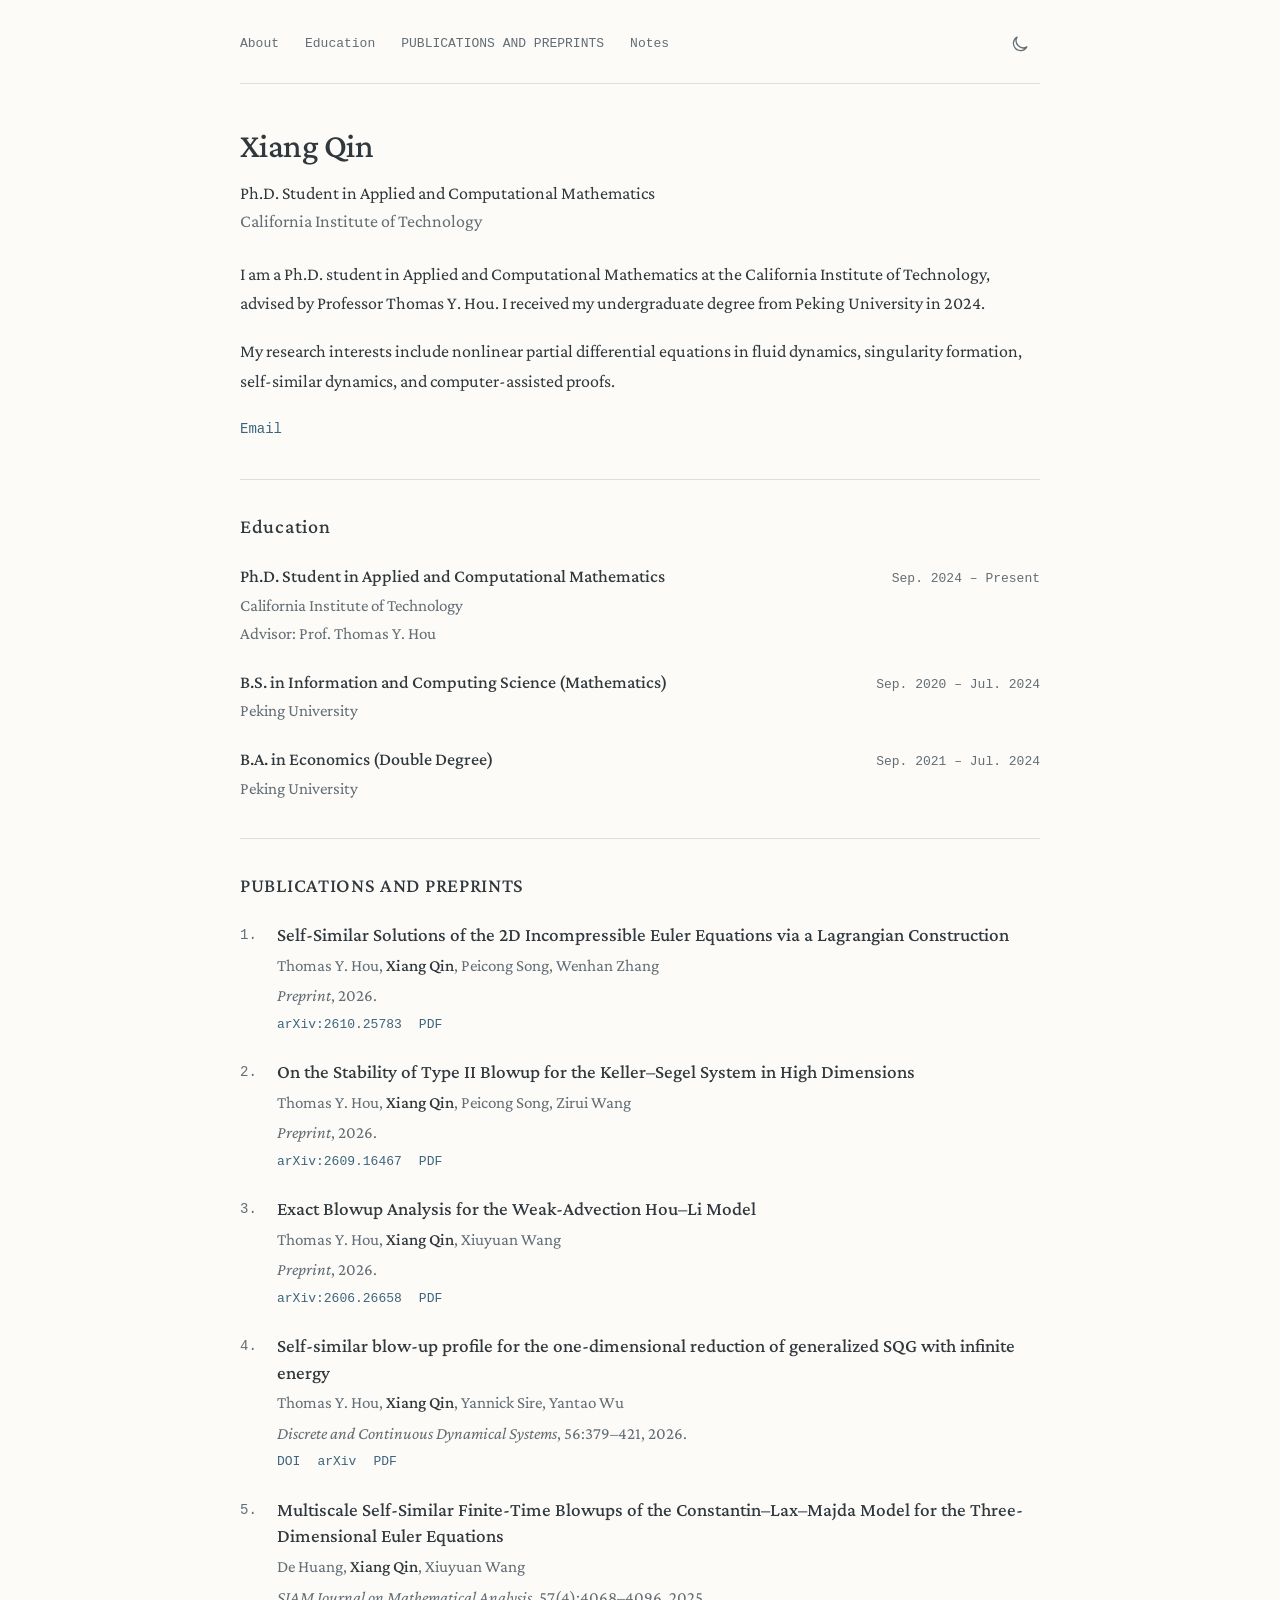
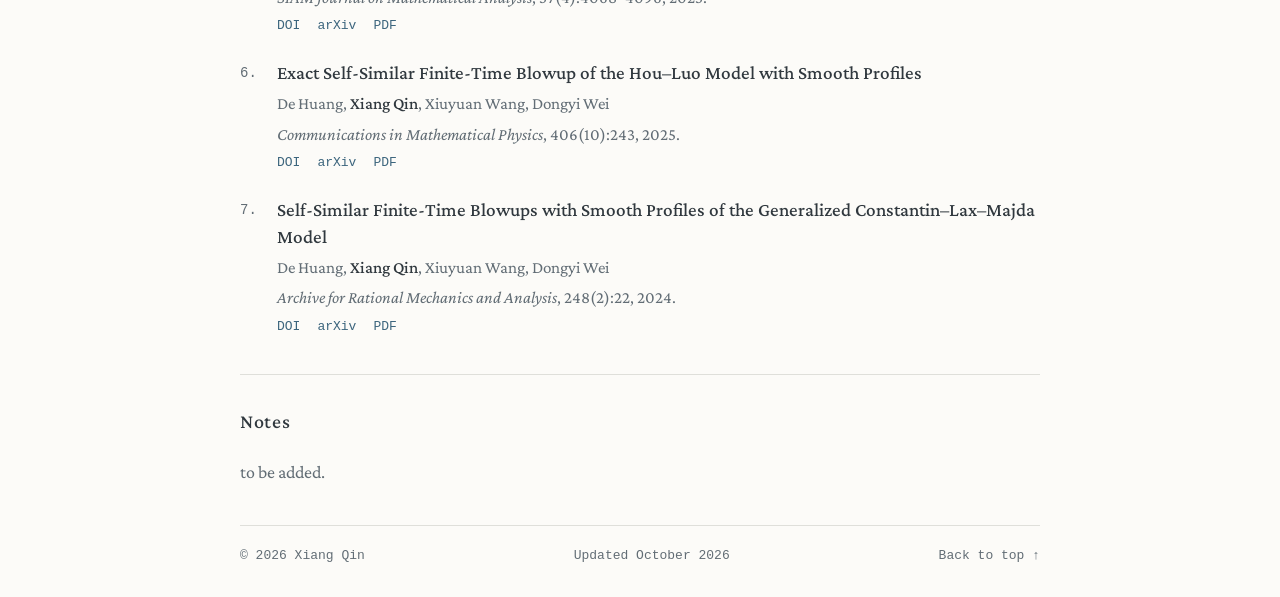
==== index.html @ da443cda "Publish refined homepage with education, journal citations and light/dark modes" ====
<!doctype html>
<html lang="en">
<head>
  <meta charset="utf-8">
  <meta name="viewport" content="width=device-width, initial-scale=1">
  <meta name="color-scheme" content="light dark">
  <title>Xiang Qin | Applied Mathematics</title>
  <meta name="description" content="Xiang Qin. My research interests include nonlinear partial differential equations in fluid dynamics, singularity formation, self-similar dynamics, and computer-assisted proofs.">
  <meta property="og:title" content="Xiang Qin | Applied Mathematics">
  <meta property="og:description" content="Xiang Qin. My research interests include nonlinear partial differential equations in fluid dynamics, singularity formation, self-similar dynamics, and computer-assisted proofs.">
  <meta property="og:type" content="website">
  <meta property="og:url" content="https://xqin2.github.io/">
  <link rel="canonical" href="https://xqin2.github.io/">
  <link rel="icon" href="/favicon.svg" type="image/svg+xml">
  <script src="/assets/theme.js?v=3fdbf6aba17f"></script>
  <link rel="preconnect" href="https://fonts.googleapis.com">
  <link rel="preconnect" href="https://fonts.gstatic.com" crossorigin>
  <link href="https://fonts.googleapis.com/css2?family=Crimson+Pro:wght@400;500;600&amp;family=Ubuntu+Mono&amp;display=swap" rel="stylesheet">
  <link rel="stylesheet" href="/assets/style.css?v=3fdbf6aba17f">
</head>
<body>
  <a class="skip" href="#main">Skip to content</a>
  <div class="wrapper">
    <header class="header" id="top">
      <nav aria-label="Main navigation">
        <a href="#about">About</a>
        <a href="#education">Education</a>
        <a href="#papers">PUBLICATIONS AND PREPRINTS</a>
        <a href="#notes">Notes</a>
        
      </nav>
      <button class="theme-toggle" id="theme-toggle" type="button" aria-label="Toggle dark mode" aria-pressed="false" title="Switch to dark mode" hidden>
        <svg class="icon-moon" viewBox="0 0 24 24" aria-hidden="true"><path d="M20.2 15.5A8.6 8.6 0 0 1 8.5 3.8a8.6 8.6 0 1 0 11.7 11.7Z"/></svg>
        <svg class="icon-sun" viewBox="0 0 24 24" aria-hidden="true"><circle cx="12" cy="12" r="4"/><path d="M12 2v2m0 16v2M2 12h2m16 0h2M4.9 4.9l1.4 1.4m11.4 11.4 1.4 1.4M4.9 19.1l1.4-1.4M17.7 6.3l1.4-1.4"/></svg>
      </button>
    </header>
    <main id="main">
      <section class="about" id="about" aria-labelledby="name">
        <h1 id="name">Xiang Qin</h1>
        <p class="role">Ph.D. Student in Applied and Computational Mathematics<br><span class="affiliation">California Institute of Technology</span></p>
        <p>I am a Ph.D. student in Applied and Computational Mathematics at the California Institute of Technology, advised by Professor Thomas Y. Hou. I received my undergraduate degree from Peking University in 2024.</p>
        <p class="research-summary">My research interests include nonlinear partial differential equations in fluid dynamics, singularity formation, self-similar dynamics, and computer-assisted proofs.</p>
        <div class="profile-links"><a href="mailto:xqin2@caltech.edu">Email</a></div>
      </section>
      <section class="section" id="education" aria-labelledby="education-title">
        <h2 id="education-title">Education</h2>
        <div class="education-list"><article class="education-entry"><div class="education-heading"><h3>Ph.D. Student in Applied and Computational Mathematics</h3><span class="education-dates">Sep. 2024 – Present</span></div><p class="education-institution">California Institute of Technology</p><p class="education-advisor">Advisor: Prof. Thomas Y. Hou</p></article>
<article class="education-entry"><div class="education-heading"><h3>B.S. in Information and Computing Science (Mathematics)</h3><span class="education-dates">Sep. 2020 – Jul. 2024</span></div><p class="education-institution">Peking University</p></article>
<article class="education-entry"><div class="education-heading"><h3>B.A. in Economics (Double Degree)</h3><span class="education-dates">Sep. 2021 – Jul. 2024</span></div><p class="education-institution">Peking University</p></article></div>
      </section>
      <section class="section" id="papers" aria-labelledby="papers-title">
        <h2 id="papers-title">PUBLICATIONS AND PREPRINTS</h2>
        <ol class="papers"><li class="paper"><article><h3><a href="https://arxiv.org/abs/2610.25783">Self-Similar Solutions of the 2D Incompressible Euler Equations via a Lagrangian Construction</a></h3><p class="authors">Thomas Y. Hou, <strong>Xiang Qin</strong>, Peicong Song, Wenhan Zhang</p><p class="venue"><em>Preprint</em>, 2026.</p><div class="paper-meta"><a href="https://arxiv.org/abs/2610.25783">arXiv:2610.25783</a><a href="https://arxiv.org/pdf/2610.25783">PDF</a></div></article></li>
<li class="paper"><article><h3><a href="https://arxiv.org/abs/2609.16467">On the Stability of Type II Blowup for the Keller–Segel System in High Dimensions</a></h3><p class="authors">Thomas Y. Hou, <strong>Xiang Qin</strong>, Peicong Song, Zirui Wang</p><p class="venue"><em>Preprint</em>, 2026.</p><div class="paper-meta"><a href="https://arxiv.org/abs/2609.16467">arXiv:2609.16467</a><a href="https://arxiv.org/pdf/2609.16467">PDF</a></div></article></li>
<li class="paper"><article><h3><a href="https://arxiv.org/abs/2606.26658">Exact Blowup Analysis for the Weak-Advection Hou–Li Model</a></h3><p class="authors">Thomas Y. Hou, <strong>Xiang Qin</strong>, Xiuyuan Wang</p><p class="venue"><em>Preprint</em>, 2026.</p><div class="paper-meta"><a href="https://arxiv.org/abs/2606.26658">arXiv:2606.26658</a><a href="https://arxiv.org/pdf/2606.26658">PDF</a></div></article></li>
<li class="paper"><article><h3><a href="https://doi.org/10.3934/dcds.2026111">Self-similar blow-up profile for the one-dimensional reduction of generalized SQG with infinite energy</a></h3><p class="authors">Thomas Y. Hou, <strong>Xiang Qin</strong>, Yannick Sire, Yantao Wu</p><p class="venue"><em><a href="https://doi.org/10.3934/dcds.2026111">Discrete and Continuous Dynamical Systems</a></em>, 56:379–421, 2026.</p><div class="paper-meta"><a href="https://doi.org/10.3934/dcds.2026111">DOI</a><a href="https://arxiv.org/abs/2603.11301">arXiv</a><a href="https://arxiv.org/pdf/2603.11301">PDF</a></div></article></li>
<li class="paper"><article><h3><a href="https://doi.org/10.1137/24M168845X">Multiscale Self-Similar Finite-Time Blowups of the Constantin–Lax–Majda Model for the Three-Dimensional Euler Equations</a></h3><p class="authors">De Huang, <strong>Xiang Qin</strong>, Xiuyuan Wang</p><p class="venue"><em><a href="https://doi.org/10.1137/24M168845X">SIAM Journal on Mathematical Analysis</a></em>, 57(4):4068–4096, 2025.</p><div class="paper-meta"><a href="https://doi.org/10.1137/24M168845X">DOI</a><a href="https://arxiv.org/abs/2401.14615">arXiv</a><a href="https://arxiv.org/pdf/2401.14615">PDF</a></div></article></li>
<li class="paper"><article><h3><a href="https://doi.org/10.1007/s00220-025-05429-9">Exact Self-Similar Finite-Time Blowup of the Hou–Luo Model with Smooth Profiles</a></h3><p class="authors">De Huang, <strong>Xiang Qin</strong>, Xiuyuan Wang, Dongyi Wei</p><p class="venue"><em><a href="https://doi.org/10.1007/s00220-025-05429-9">Communications in Mathematical Physics</a></em>, 406(10):243, 2025.</p><div class="paper-meta"><a href="https://doi.org/10.1007/s00220-025-05429-9">DOI</a><a href="https://arxiv.org/abs/2308.01528">arXiv</a><a href="https://arxiv.org/pdf/2308.01528">PDF</a></div></article></li>
<li class="paper"><article><h3><a href="https://doi.org/10.1007/s00205-024-01971-3">Self-Similar Finite-Time Blowups with Smooth Profiles of the Generalized Constantin–Lax–Majda Model</a></h3><p class="authors">De Huang, <strong>Xiang Qin</strong>, Xiuyuan Wang, Dongyi Wei</p><p class="venue"><em><a href="https://doi.org/10.1007/s00205-024-01971-3">Archive for Rational Mechanics and Analysis</a></em>, 248(2):22, 2024.</p><div class="paper-meta"><a href="https://doi.org/10.1007/s00205-024-01971-3">DOI</a><a href="https://arxiv.org/abs/2305.05895">arXiv</a><a href="https://arxiv.org/pdf/2305.05895">PDF</a></div></article></li></ol>
      </section>
      <section class="section" id="notes" aria-labelledby="notes-title">
        <h2 id="notes-title">Notes</h2>
        <p class="notes-placeholder">to be added.</p>
      </section>
    </main>
    <footer><span>© 2026 Xiang Qin</span><span>Updated October 2026</span><a href="#top">Back to top ↑</a></footer>
  </div>
</body>
</html>
---- assets/style.css ----
/* Restrained typography and accessible light/dark themes. No font binaries. */
:root {
  color-scheme: light;
  --paper: #fcfbf8;
  --ink: #30383e;
  --muted: #626d75;
  --link: #3c657d;
  --line: #dfdfda;
  --hover: #eeeee9;
  --selection: #dce6eb;
  --serif: "Crimson Pro", Georgia, "Times New Roman", serif;
  --mono: "Ubuntu Mono", "Courier New", monospace;
}
:root[data-theme="dark"] {
  color-scheme: dark;
  --paper: #20252b;
  --ink: #e1e2df;
  --muted: #aeb7bf;
  --link: #a3c4d8;
  --line: #394149;
  --hover: #2c343c;
  --selection: #405567;
}
@media (prefers-color-scheme: dark) {
  :root:not([data-theme]) {
    color-scheme: dark;
    --paper: #20252b;
    --ink: #e1e2df;
    --muted: #aeb7bf;
    --link: #a3c4d8;
    --line: #394149;
    --hover: #2c343c;
    --selection: #405567;
  }
}
* { box-sizing: border-box; }
html { scroll-behavior: smooth; scroll-padding-top: 24px; }
body { margin: 0; background: var(--paper); color: var(--ink); font: 18px/1.65 var(--serif); -webkit-font-smoothing: antialiased; }
a { color: var(--link); text-decoration: none; text-underline-offset: 4px; }
a:hover { text-decoration: underline; }
a:focus-visible, button:focus-visible { outline: 2px solid var(--link); outline-offset: 4px; }
::selection { color: var(--ink); background: var(--selection); }
.wrapper { width: min(100% - 64px, 800px); margin: 0 auto; }
.skip { position: absolute; top: -100px; left: 12px; padding: 8px 14px; background: var(--ink); color: var(--paper); z-index: 10; }
.skip:focus { top: 12px; }
.header { display: flex; align-items: center; justify-content: space-between; gap: 24px; padding: 24px 0 19px; border-bottom: 1px solid var(--line); }
nav { display: flex; align-items: center; flex-wrap: wrap; gap: 10px 26px; min-width: 0; }
nav a { font: 13px/1.55 var(--mono); color: var(--muted); }
nav a:hover { color: var(--link); }
.theme-toggle { display: inline-flex; align-items: center; justify-content: center; flex: 0 0 40px; width: 40px; height: 40px; padding: 9px; border: 1px solid transparent; border-radius: 50%; color: var(--muted); background: transparent; cursor: pointer; }
.theme-toggle[hidden] { display: none; }
.theme-toggle:hover { background: var(--hover); color: var(--link); }
.theme-toggle svg { width: 20px; height: 20px; fill: none; stroke: currentColor; stroke-width: 1.5; stroke-linecap: round; stroke-linejoin: round; }
.icon-sun { display: none; }
:root[data-theme="dark"] .icon-moon { display: none; }
:root[data-theme="dark"] .icon-sun { display: block; }
h1, h2, h3, p { margin-top: 0; }
h1 { font-size: 34px; font-weight: 500; line-height: 1.2; letter-spacing: -.55px; margin-bottom: 13px; }
h2 { font-size: 20px; font-weight: 500; line-height: 1.4; letter-spacing: .035em; margin-bottom: 23px; }
p { margin-bottom: 18px; }
.about { padding: 42px 0 38px; }
.role { font-size: 18px; line-height: 1.55; margin-bottom: 24px; }
.affiliation { color: var(--muted); }
.profile-links { display: flex; flex-wrap: wrap; gap: 18px; font: 14px/1.6 var(--mono); margin-top: 22px; }
.section { padding: 32px 0 37px; border-top: 1px solid var(--line); }
.papers { padding: 0; margin: 0; list-style: none; counter-reset: paper; }
.paper { display: grid; grid-template-columns: 25px minmax(0, 1fr); gap: 12px; counter-increment: paper; margin: 0 0 24px; }
.paper::before { content: counter(paper) "."; font: 14px/1.7 var(--mono); color: var(--muted); padding-top: 2px; }
.paper:last-child { margin-bottom: 0; }
.paper h3 { font-size: 19px; font-weight: 500; line-height: 1.4; margin-bottom: 4px; }
.paper h3 a { color: var(--ink); }
.paper h3 a:hover { color: var(--link); }
.authors { color: var(--muted); font-size: 17px; line-height: 1.5; margin-bottom: 5px; }
.authors strong { color: var(--ink); font-weight: 500; }
.venue { font-size: 17px; line-height: 1.5; margin-bottom: 5px; color: var(--muted); }
.venue a { color: inherit; }
.venue a:hover { color: var(--link); }
.education-entry + .education-entry { margin-top: 22px; }
.education-heading { display: flex; flex-wrap: wrap; align-items: baseline; justify-content: space-between; gap: 4px 16px; }
.education-heading h3 { font-size: 18px; line-height: 1.45; font-weight: 500; margin: 0; flex: 1 1 460px; }
.education-dates { font: 13px/1.6 var(--mono); color: var(--muted); white-space: nowrap; }
.education-institution, .education-advisor { font-size: 17px; line-height: 1.5; color: var(--muted); margin: 3px 0 0; }
.paper-meta { display: flex; flex-wrap: wrap; gap: 6px 17px; color: var(--muted); font: 13px/1.65 var(--mono); }
.note + .note { margin-top: 22px; }
.note h3 { font-size: 19px; line-height: 1.4; font-weight: 500; margin-bottom: 5px; }
.note p, .notes-placeholder { color: var(--muted); margin-bottom: 0; }
footer { display: flex; flex-wrap: wrap; justify-content: space-between; gap: 10px 20px; padding: 20px 0 30px; border-top: 1px solid var(--line); color: var(--muted); font: 13px/1.6 var(--mono); }
footer a { color: var(--muted); }
.error-page { padding: 64px 0; }
@media (max-width: 560px) {
  .wrapper { width: calc(100% - 40px); }
  .header { gap: 14px; align-items: flex-start; padding: 17px 0 15px; }
  nav { gap: 8px 17px; padding-top: 7px; }
  nav a { font-size: 12px; }
  h1 { font-size: 32px; }
  h2 { font-size: 19px; }
  .about { padding: 31px 0 30px; }
  .section { padding: 28px 0 32px; }
  .paper { grid-template-columns: 20px minmax(0, 1fr); gap: 9px; }
  .paper h3 { font-size: 18px; }
  .authors { font-size: 16.5px; }
}
@media (prefers-reduced-motion: reduce) { html { scroll-behavior: auto; } }
@media print {
  :root, :root[data-theme], :root:not([data-theme]) { color-scheme: light; --paper: white; --ink: #222; --muted: #555; --link: #222; --line: #ccc; }
  body { font-size: 12pt; }
  .wrapper { width: 100%; }
  .header, .skip, footer { display: none; }
  .about, .section { padding: 18px 0; }
  h1 { font-size: 24pt; }
  h2 { font-size: 15pt; }
  .paper, .education-entry { break-inside: avoid; }
}
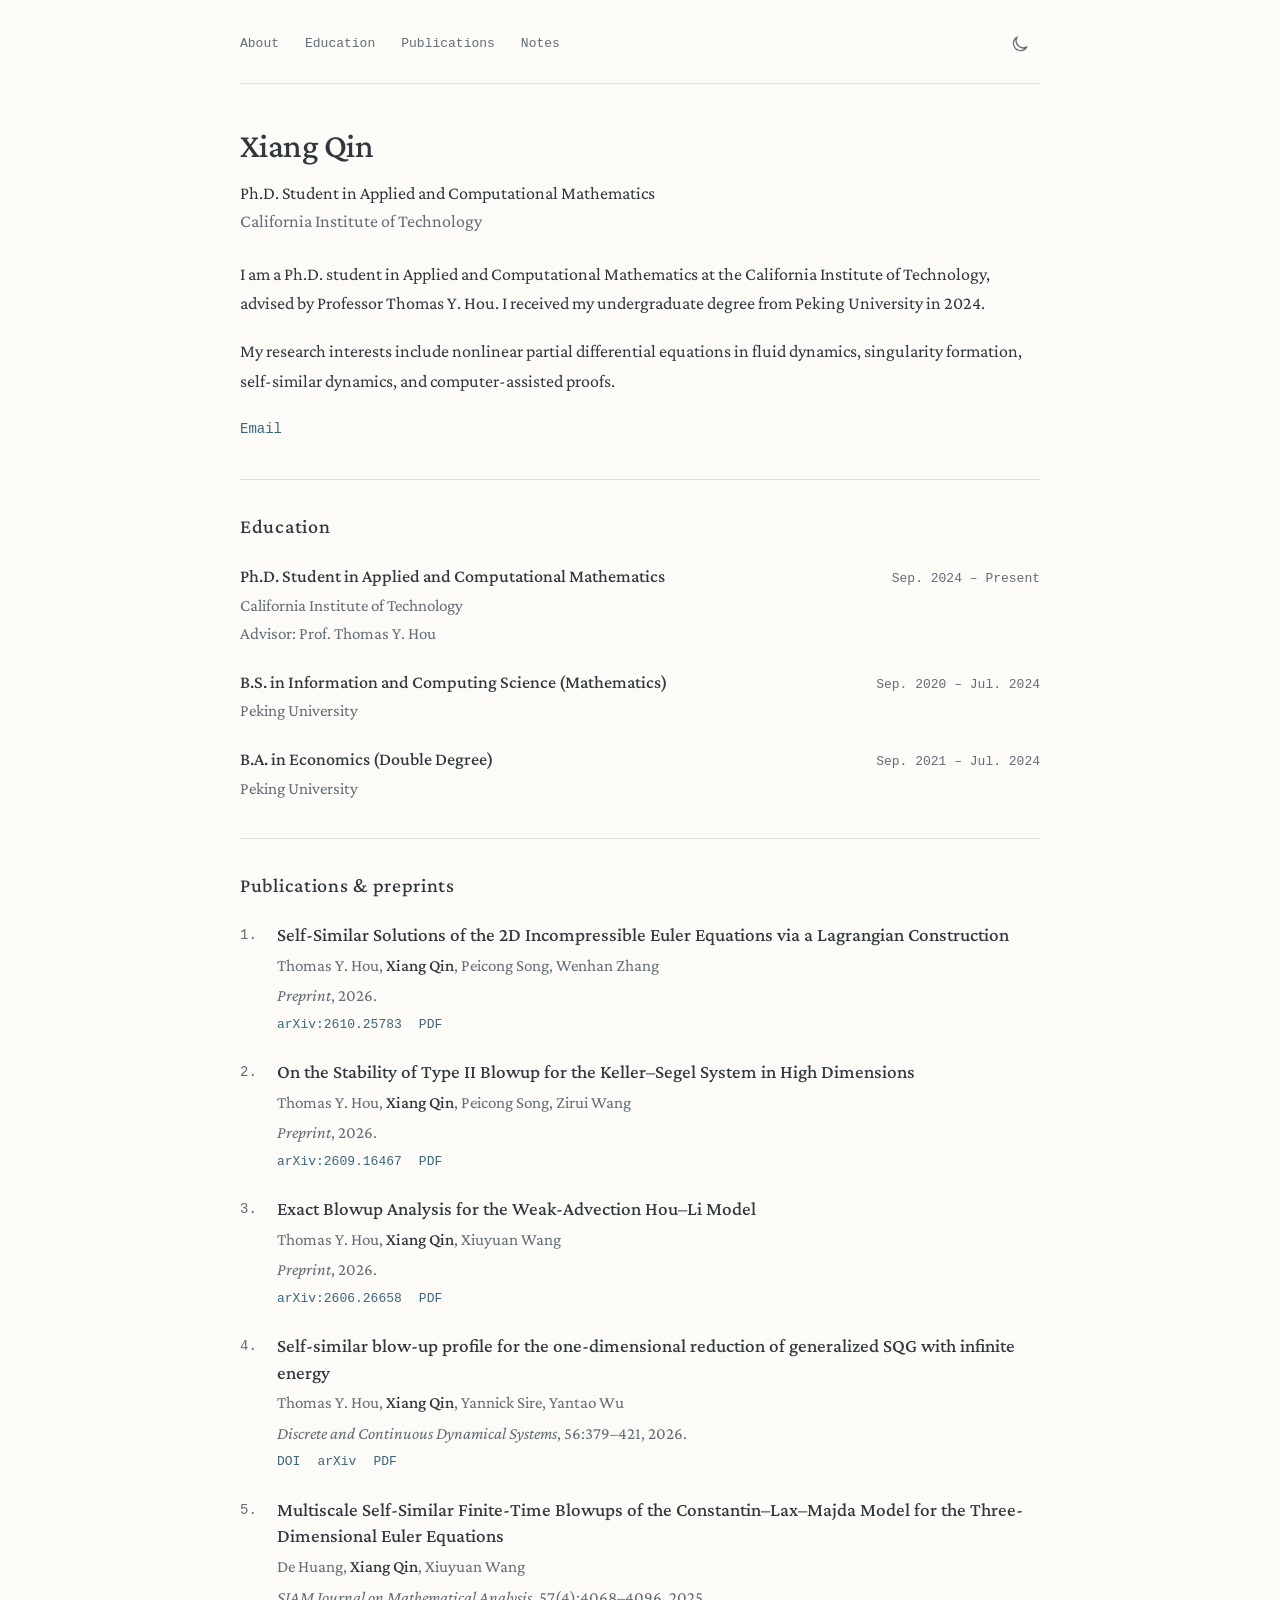
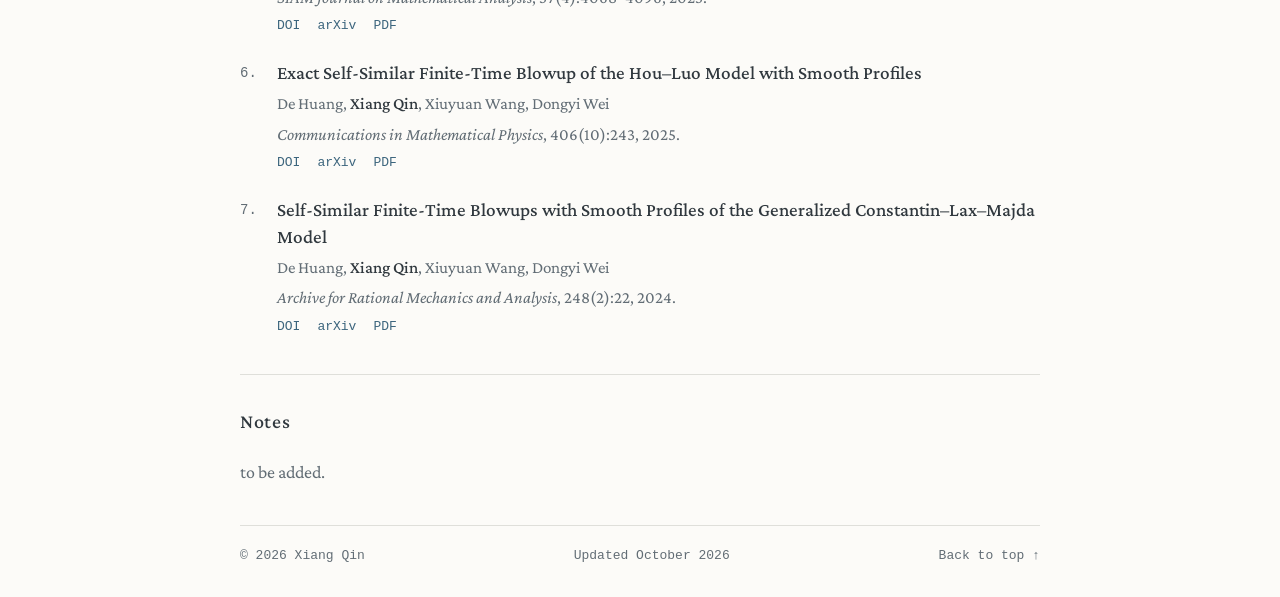
==== commit 14f9747b: "Restore Publications navigation and gentle subtitle" ====
--- a/index.html
+++ b/index.html
@@ -12,11 +12,11 @@
   <meta property="og:url" content="https://xqin2.github.io/">
   <link rel="canonical" href="https://xqin2.github.io/">
   <link rel="icon" href="/favicon.svg" type="image/svg+xml">
-  <script src="/assets/theme.js?v=3fdbf6aba17f"></script>
+  <script src="/assets/theme.js?v=c8234d90b479"></script>
   <link rel="preconnect" href="https://fonts.googleapis.com">
   <link rel="preconnect" href="https://fonts.gstatic.com" crossorigin>
   <link href="https://fonts.googleapis.com/css2?family=Crimson+Pro:wght@400;500;600&amp;family=Ubuntu+Mono&amp;display=swap" rel="stylesheet">
-  <link rel="stylesheet" href="/assets/style.css?v=3fdbf6aba17f">
+  <link rel="stylesheet" href="/assets/style.css?v=c8234d90b479">
 </head>
 <body>
   <a class="skip" href="#main">Skip to content</a>
@@ -25,7 +25,7 @@
       <nav aria-label="Main navigation">
         <a href="#about">About</a>
         <a href="#education">Education</a>
-        <a href="#papers">PUBLICATIONS AND PREPRINTS</a>
+        <a href="#papers">Publications</a>
         <a href="#notes">Notes</a>
         
       </nav>
@@ -49,7 +49,7 @@
 <article class="education-entry"><div class="education-heading"><h3>B.A. in Economics (Double Degree)</h3><span class="education-dates">Sep. 2021 – Jul. 2024</span></div><p class="education-institution">Peking University</p></article></div>
       </section>
       <section class="section" id="papers" aria-labelledby="papers-title">
-        <h2 id="papers-title">PUBLICATIONS AND PREPRINTS</h2>
+        <h2 id="papers-title">Publications <span class="light">&amp; preprints</span></h2>
         <ol class="papers"><li class="paper"><article><h3><a href="https://arxiv.org/abs/2610.25783">Self-Similar Solutions of the 2D Incompressible Euler Equations via a Lagrangian Construction</a></h3><p class="authors">Thomas Y. Hou, <strong>Xiang Qin</strong>, Peicong Song, Wenhan Zhang</p><p class="venue"><em>Preprint</em>, 2026.</p><div class="paper-meta"><a href="https://arxiv.org/abs/2610.25783">arXiv:2610.25783</a><a href="https://arxiv.org/pdf/2610.25783">PDF</a></div></article></li>
 <li class="paper"><article><h3><a href="https://arxiv.org/abs/2609.16467">On the Stability of Type II Blowup for the Keller–Segel System in High Dimensions</a></h3><p class="authors">Thomas Y. Hou, <strong>Xiang Qin</strong>, Peicong Song, Zirui Wang</p><p class="venue"><em>Preprint</em>, 2026.</p><div class="paper-meta"><a href="https://arxiv.org/abs/2609.16467">arXiv:2609.16467</a><a href="https://arxiv.org/pdf/2609.16467">PDF</a></div></article></li>
 <li class="paper"><article><h3><a href="https://arxiv.org/abs/2606.26658">Exact Blowup Analysis for the Weak-Advection Hou–Li Model</a></h3><p class="authors">Thomas Y. Hou, <strong>Xiang Qin</strong>, Xiuyuan Wang</p><p class="venue"><em>Preprint</em>, 2026.</p><div class="paper-meta"><a href="https://arxiv.org/abs/2606.26658">arXiv:2606.26658</a><a href="https://arxiv.org/pdf/2606.26658">PDF</a></div></article></li>
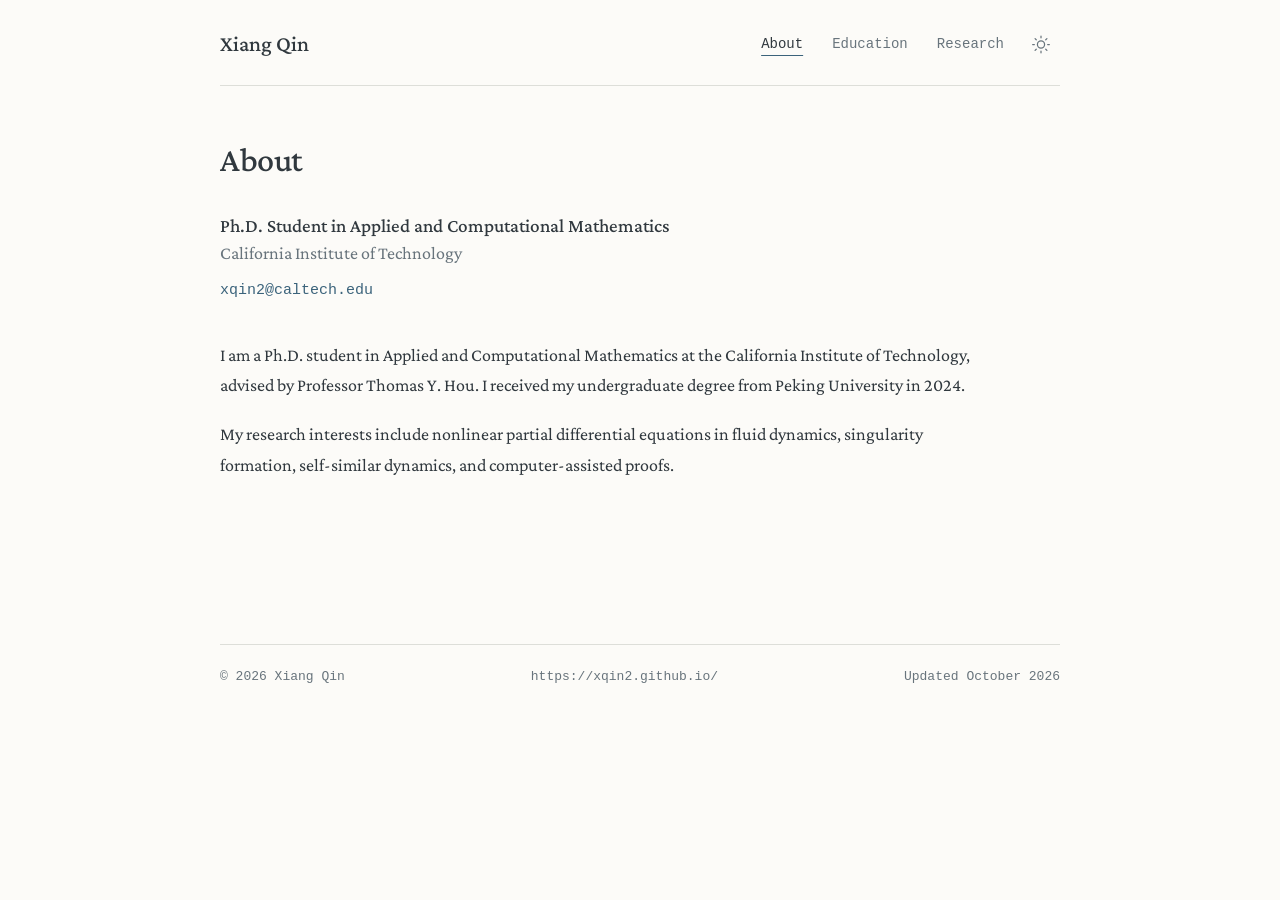
==== commit 099bf550: "Publish multi-page homepage with rotating themes and XQ favicon" ====
--- a/index.html
+++ b/index.html
@@ -4,66 +4,52 @@
   <meta charset="utf-8">
   <meta name="viewport" content="width=device-width, initial-scale=1">
   <meta name="color-scheme" content="light dark">
-  <title>Xiang Qin | Applied Mathematics</title>
-  <meta name="description" content="Xiang Qin. My research interests include nonlinear partial differential equations in fluid dynamics, singularity formation, self-similar dynamics, and computer-assisted proofs.">
-  <meta property="og:title" content="Xiang Qin | Applied Mathematics">
-  <meta property="og:description" content="Xiang Qin. My research interests include nonlinear partial differential equations in fluid dynamics, singularity formation, self-similar dynamics, and computer-assisted proofs.">
+  <title>About | Xiang Qin</title>
+  <meta name="description" content="I am a Ph.D. student in Applied and Computational Mathematics at the California Institute of Technology, advised by Professor Thomas Y. Hou. I received my undergraduate degree from Peking University in 2024.">
+  <meta property="og:title" content="About | Xiang Qin">
+  <meta property="og:description" content="I am a Ph.D. student in Applied and Computational Mathematics at the California Institute of Technology, advised by Professor Thomas Y. Hou. I received my undergraduate degree from Peking University in 2024.">
+  <meta property="og:url" content="https://xqin2.github.io/">
   <meta property="og:type" content="website">
-  <meta property="og:url" content="https://xqin2.github.io/">
   <link rel="canonical" href="https://xqin2.github.io/">
   <link rel="icon" href="/favicon.svg" type="image/svg+xml">
-  <script src="/assets/theme.js?v=c8234d90b479"></script>
+  <script src="/assets/theme.js?v=20261024-mp1"></script>
   <link rel="preconnect" href="https://fonts.googleapis.com">
   <link rel="preconnect" href="https://fonts.gstatic.com" crossorigin>
   <link href="https://fonts.googleapis.com/css2?family=Crimson+Pro:wght@400;500;600&amp;family=Ubuntu+Mono&amp;display=swap" rel="stylesheet">
-  <link rel="stylesheet" href="/assets/style.css?v=c8234d90b479">
+  <link rel="stylesheet" href="/assets/style.css?v=20261024-mp1">
 </head>
 <body>
-  <a class="skip" href="#main">Skip to content</a>
-  <div class="wrapper">
-    <header class="header" id="top">
-      <nav aria-label="Main navigation">
-        <a href="#about">About</a>
-        <a href="#education">Education</a>
-        <a href="#papers">Publications</a>
-        <a href="#notes">Notes</a>
-        
-      </nav>
-      <button class="theme-toggle" id="theme-toggle" type="button" aria-label="Toggle dark mode" aria-pressed="false" title="Switch to dark mode" hidden>
-        <svg class="icon-moon" viewBox="0 0 24 24" aria-hidden="true"><path d="M20.2 15.5A8.6 8.6 0 0 1 8.5 3.8a8.6 8.6 0 1 0 11.7 11.7Z"/></svg>
-        <svg class="icon-sun" viewBox="0 0 24 24" aria-hidden="true"><circle cx="12" cy="12" r="4"/><path d="M12 2v2m0 16v2M2 12h2m16 0h2M4.9 4.9l1.4 1.4m11.4 11.4 1.4 1.4M4.9 19.1l1.4-1.4M17.7 6.3l1.4-1.4"/></svg>
-      </button>
-    </header>
-    <main id="main">
-      <section class="about" id="about" aria-labelledby="name">
-        <h1 id="name">Xiang Qin</h1>
-        <p class="role">Ph.D. Student in Applied and Computational Mathematics<br><span class="affiliation">California Institute of Technology</span></p>
-        <p>I am a Ph.D. student in Applied and Computational Mathematics at the California Institute of Technology, advised by Professor Thomas Y. Hou. I received my undergraduate degree from Peking University in 2024.</p>
-        <p class="research-summary">My research interests include nonlinear partial differential equations in fluid dynamics, singularity formation, self-similar dynamics, and computer-assisted proofs.</p>
-        <div class="profile-links"><a href="mailto:xqin2@caltech.edu">Email</a></div>
-      </section>
-      <section class="section" id="education" aria-labelledby="education-title">
-        <h2 id="education-title">Education</h2>
-        <div class="education-list"><article class="education-entry"><div class="education-heading"><h3>Ph.D. Student in Applied and Computational Mathematics</h3><span class="education-dates">Sep. 2024 – Present</span></div><p class="education-institution">California Institute of Technology</p><p class="education-advisor">Advisor: Prof. Thomas Y. Hou</p></article>
-<article class="education-entry"><div class="education-heading"><h3>B.S. in Information and Computing Science (Mathematics)</h3><span class="education-dates">Sep. 2020 – Jul. 2024</span></div><p class="education-institution">Peking University</p></article>
-<article class="education-entry"><div class="education-heading"><h3>B.A. in Economics (Double Degree)</h3><span class="education-dates">Sep. 2021 – Jul. 2024</span></div><p class="education-institution">Peking University</p></article></div>
-      </section>
-      <section class="section" id="papers" aria-labelledby="papers-title">
-        <h2 id="papers-title">Publications <span class="light">&amp; preprints</span></h2>
-        <ol class="papers"><li class="paper"><article><h3><a href="https://arxiv.org/abs/2610.25783">Self-Similar Solutions of the 2D Incompressible Euler Equations via a Lagrangian Construction</a></h3><p class="authors">Thomas Y. Hou, <strong>Xiang Qin</strong>, Peicong Song, Wenhan Zhang</p><p class="venue"><em>Preprint</em>, 2026.</p><div class="paper-meta"><a href="https://arxiv.org/abs/2610.25783">arXiv:2610.25783</a><a href="https://arxiv.org/pdf/2610.25783">PDF</a></div></article></li>
-<li class="paper"><article><h3><a href="https://arxiv.org/abs/2609.16467">On the Stability of Type II Blowup for the Keller–Segel System in High Dimensions</a></h3><p class="authors">Thomas Y. Hou, <strong>Xiang Qin</strong>, Peicong Song, Zirui Wang</p><p class="venue"><em>Preprint</em>, 2026.</p><div class="paper-meta"><a href="https://arxiv.org/abs/2609.16467">arXiv:2609.16467</a><a href="https://arxiv.org/pdf/2609.16467">PDF</a></div></article></li>
-<li class="paper"><article><h3><a href="https://arxiv.org/abs/2606.26658">Exact Blowup Analysis for the Weak-Advection Hou–Li Model</a></h3><p class="authors">Thomas Y. Hou, <strong>Xiang Qin</strong>, Xiuyuan Wang</p><p class="venue"><em>Preprint</em>, 2026.</p><div class="paper-meta"><a href="https://arxiv.org/abs/2606.26658">arXiv:2606.26658</a><a href="https://arxiv.org/pdf/2606.26658">PDF</a></div></article></li>
-<li class="paper"><article><h3><a href="https://doi.org/10.3934/dcds.2026111">Self-similar blow-up profile for the one-dimensional reduction of generalized SQG with infinite energy</a></h3><p class="authors">Thomas Y. Hou, <strong>Xiang Qin</strong>, Yannick Sire, Yantao Wu</p><p class="venue"><em><a href="https://doi.org/10.3934/dcds.2026111">Discrete and Continuous Dynamical Systems</a></em>, 56:379–421, 2026.</p><div class="paper-meta"><a href="https://doi.org/10.3934/dcds.2026111">DOI</a><a href="https://arxiv.org/abs/2603.11301">arXiv</a><a href="https://arxiv.org/pdf/2603.11301">PDF</a></div></article></li>
-<li class="paper"><article><h3><a href="https://doi.org/10.1137/24M168845X">Multiscale Self-Similar Finite-Time Blowups of the Constantin–Lax–Majda Model for the Three-Dimensional Euler Equations</a></h3><p class="authors">De Huang, <strong>Xiang Qin</strong>, Xiuyuan Wang</p><p class="venue"><em><a href="https://doi.org/10.1137/24M168845X">SIAM Journal on Mathematical Analysis</a></em>, 57(4):4068–4096, 2025.</p><div class="paper-meta"><a href="https://doi.org/10.1137/24M168845X">DOI</a><a href="https://arxiv.org/abs/2401.14615">arXiv</a><a href="https://arxiv.org/pdf/2401.14615">PDF</a></div></article></li>
-<li class="paper"><article><h3><a href="https://doi.org/10.1007/s00220-025-05429-9">Exact Self-Similar Finite-Time Blowup of the Hou–Luo Model with Smooth Profiles</a></h3><p class="authors">De Huang, <strong>Xiang Qin</strong>, Xiuyuan Wang, Dongyi Wei</p><p class="venue"><em><a href="https://doi.org/10.1007/s00220-025-05429-9">Communications in Mathematical Physics</a></em>, 406(10):243, 2025.</p><div class="paper-meta"><a href="https://doi.org/10.1007/s00220-025-05429-9">DOI</a><a href="https://arxiv.org/abs/2308.01528">arXiv</a><a href="https://arxiv.org/pdf/2308.01528">PDF</a></div></article></li>
-<li class="paper"><article><h3><a href="https://doi.org/10.1007/s00205-024-01971-3">Self-Similar Finite-Time Blowups with Smooth Profiles of the Generalized Constantin–Lax–Majda Model</a></h3><p class="authors">De Huang, <strong>Xiang Qin</strong>, Xiuyuan Wang, Dongyi Wei</p><p class="venue"><em><a href="https://doi.org/10.1007/s00205-024-01971-3">Archive for Rational Mechanics and Analysis</a></em>, 248(2):22, 2024.</p><div class="paper-meta"><a href="https://doi.org/10.1007/s00205-024-01971-3">DOI</a><a href="https://arxiv.org/abs/2305.05895">arXiv</a><a href="https://arxiv.org/pdf/2305.05895">PDF</a></div></article></li></ol>
-      </section>
-      <section class="section" id="notes" aria-labelledby="notes-title">
-        <h2 id="notes-title">Notes</h2>
-        <p class="notes-placeholder">to be added.</p>
-      </section>
-    </main>
-    <footer><span>© 2026 Xiang Qin</span><span>Updated October 2026</span><a href="#top">Back to top ↑</a></footer>
+<a class="skip" href="#main">Skip to content</a>
+<div class="wrapper">
+  <header class="header">
+    <a class="brand" href="/" aria-label="Xiang Qin homepage">Xiang Qin</a>
+    <nav aria-label="Main navigation">
+      <a href="/" aria-current="page">About</a>
+      <a href="/education/" >Education</a>
+      <a href="/research/" >Research</a>
+    </nav>
+    <button class="theme-toggle" id="theme-toggle" type="button" aria-label="Switch to dark mode" aria-pressed="false" title="Switch to dark mode" hidden>
+      <svg class="icon-sun" viewBox="0 0 24 24" aria-hidden="true"><circle cx="12" cy="12" r="4.3"/><path d="M12 2v2m0 16v2M2 12h2m16 0h2M4.9 4.9l1.4 1.4m11.4 11.4 1.4 1.4M4.9 19.1l1.4-1.4M17.7 6.3l1.4-1.4"/></svg>
+      <svg class="icon-moon" viewBox="0 0 24 24" aria-hidden="true"><path d="M20.2 15.5A8.6 8.6 0 0 1 8.5 3.8a8.6 8.6 0 1 0 11.7 11.7Z"/></svg>
+    </button>
+  </header>
+  <main id="main">
+<section class="page about" id="about" aria-labelledby="page-title">
+  <h1 id="page-title">About</h1>
+  <div class="identity">
+    <p class="role">Ph.D. Student in Applied and Computational Mathematics<span class="affiliation">California Institute of Technology</span></p>
+    <p class="email"><a href="mailto:xqin2@caltech.edu">xqin2@caltech.edu</a></p>
   </div>
+  <p>I am a Ph.D. student in Applied and Computational Mathematics at the California Institute of Technology, advised by Professor Thomas Y. Hou. I received my undergraduate degree from Peking University in 2024.</p>
+  <p>My research interests include nonlinear partial differential equations in fluid dynamics, singularity formation, self-similar dynamics, and computer-assisted proofs.</p>
+</section>
+
+  </main>
+  <footer>
+    <span>© 2026 Xiang Qin</span>
+    <a href="https://xqin2.github.io/">https://xqin2.github.io/</a>
+    <span>Updated October 2026</span>
+  </footer>
+</div>
 </body>
 </html>
--- a/assets/style.css
+++ b/assets/style.css
@@ -1,113 +1,159 @@
-/* Restrained typography and accessible light/dark themes. No font binaries. */
+/* Academic homepage; no bundled fonts. */
 :root {
-  color-scheme: light;
-  --paper: #fcfbf8;
-  --ink: #30383e;
-  --muted: #626d75;
-  --link: #3c657d;
-  --line: #dfdfda;
-  --hover: #eeeee9;
-  --selection: #dce6eb;
+  color-scheme: light; --paper: #fcfbf8; --ink: #30383e; --muted: #68747c;
+  --link: #3b637b; --line: #ddded9; --hover: #efefeb; --selection: #dce6eb;
   --serif: "Crimson Pro", Georgia, "Times New Roman", serif;
   --mono: "Ubuntu Mono", "Courier New", monospace;
 }
 :root[data-theme="dark"] {
-  color-scheme: dark;
-  --paper: #20252b;
-  --ink: #e1e2df;
-  --muted: #aeb7bf;
-  --link: #a3c4d8;
-  --line: #394149;
-  --hover: #2c343c;
-  --selection: #405567;
+  color-scheme: dark; --paper: #20252b; --ink: #e1e2df; --muted: #aeb7bf;
+  --link: #a3c4d8; --line: #394149; --hover: #2c343c; --selection: #405567;
 }
 @media (prefers-color-scheme: dark) {
   :root:not([data-theme]) {
-    color-scheme: dark;
-    --paper: #20252b;
-    --ink: #e1e2df;
-    --muted: #aeb7bf;
-    --link: #a3c4d8;
-    --line: #394149;
-    --hover: #2c343c;
-    --selection: #405567;
+    color-scheme: dark; --paper: #20252b; --ink: #e1e2df; --muted: #aeb7bf;
+    --link: #a3c4d8; --line: #394149; --hover: #2c343c; --selection: #405567;
   }
 }
 * { box-sizing: border-box; }
-html { scroll-behavior: smooth; scroll-padding-top: 24px; }
-body { margin: 0; background: var(--paper); color: var(--ink); font: 18px/1.65 var(--serif); -webkit-font-smoothing: antialiased; }
-a { color: var(--link); text-decoration: none; text-underline-offset: 4px; }
+html { scroll-behavior: smooth; }
+body {
+  margin: 0; background: var(--paper); color: var(--ink);
+  font: 18px/1.68 var(--serif); -webkit-font-smoothing: antialiased;
+}
+a { color: var(--link); text-decoration: none; text-underline-offset: 3px; }
 a:hover { text-decoration: underline; }
 a:focus-visible, button:focus-visible { outline: 2px solid var(--link); outline-offset: 4px; }
-::selection { color: var(--ink); background: var(--selection); }
-.wrapper { width: min(100% - 64px, 800px); margin: 0 auto; }
-.skip { position: absolute; top: -100px; left: 12px; padding: 8px 14px; background: var(--ink); color: var(--paper); z-index: 10; }
+::selection { background: var(--selection); color: var(--ink); }
+.wrapper { width: min(100% - 60px, 840px); margin: 0 auto; }
+.skip {
+  position: absolute; top: -100px; left: 12px; z-index: 10;
+  background: var(--ink); color: var(--paper); padding: 9px 14px;
+}
 .skip:focus { top: 12px; }
-.header { display: flex; align-items: center; justify-content: space-between; gap: 24px; padding: 24px 0 19px; border-bottom: 1px solid var(--line); }
-nav { display: flex; align-items: center; flex-wrap: wrap; gap: 10px 26px; min-width: 0; }
-nav a { font: 13px/1.55 var(--mono); color: var(--muted); }
+.header {
+  display: grid; grid-template-columns: auto minmax(0, 1fr) auto;
+  align-items: center; gap: 18px; padding: 25px 0 22px;
+  border-bottom: 1px solid var(--line);
+}
+.brand { font: 500 22px/1.3 var(--serif); color: var(--ink); white-space: nowrap; }
+.brand:hover { color: var(--link); }
+nav {
+  display: flex; align-items: center; flex-wrap: wrap;
+  justify-content: flex-end; gap: 12px 29px;
+}
+nav a { font: 14px/1.6 var(--mono); color: var(--muted); }
+nav a[aria-current="page"] {
+  color: var(--ink); text-decoration: underline;
+  text-decoration-color: var(--link); text-underline-offset: 7px;
+}
 nav a:hover { color: var(--link); }
-.theme-toggle { display: inline-flex; align-items: center; justify-content: center; flex: 0 0 40px; width: 40px; height: 40px; padding: 9px; border: 1px solid transparent; border-radius: 50%; color: var(--muted); background: transparent; cursor: pointer; }
+.theme-toggle {
+  width: 38px; height: 38px; padding: 8px;
+  border: 1px solid transparent; border-radius: 50%;
+  color: var(--muted); background: transparent; cursor: pointer;
+  display: inline-flex; align-items: center; justify-content: center;
+}
 .theme-toggle[hidden] { display: none; }
 .theme-toggle:hover { background: var(--hover); color: var(--link); }
-.theme-toggle svg { width: 20px; height: 20px; fill: none; stroke: currentColor; stroke-width: 1.5; stroke-linecap: round; stroke-linejoin: round; }
-.icon-sun { display: none; }
-:root[data-theme="dark"] .icon-moon { display: none; }
-:root[data-theme="dark"] .icon-sun { display: block; }
+.theme-toggle svg {
+  width: 21px; height: 21px; fill: none; stroke: currentColor;
+  stroke-width: 1.5; stroke-linecap: round; stroke-linejoin: round;
+  transform-origin: center center;
+  animation: symbol-turn .48s cubic-bezier(.2,.7,.2,1) both;
+}
+@keyframes symbol-turn {
+  from { transform: rotate(-100deg) scale(.7); opacity: .25; }
+  to { transform: rotate(0deg) scale(1); opacity: 1; }
+}
+/* The icon shows the current mode: sun = light, moon = dark. */
+.icon-sun { display: block; }
+.icon-moon { display: none; }
+:root[data-theme="dark"] .icon-sun { display: none; }
+:root[data-theme="dark"] .icon-moon { display: block; }
 h1, h2, h3, p { margin-top: 0; }
-h1 { font-size: 34px; font-weight: 500; line-height: 1.2; letter-spacing: -.55px; margin-bottom: 13px; }
-h2 { font-size: 20px; font-weight: 500; line-height: 1.4; letter-spacing: .035em; margin-bottom: 23px; }
-p { margin-bottom: 18px; }
-.about { padding: 42px 0 38px; }
-.role { font-size: 18px; line-height: 1.55; margin-bottom: 24px; }
-.affiliation { color: var(--muted); }
-.profile-links { display: flex; flex-wrap: wrap; gap: 18px; font: 14px/1.6 var(--mono); margin-top: 22px; }
-.section { padding: 32px 0 37px; border-top: 1px solid var(--line); }
-.papers { padding: 0; margin: 0; list-style: none; counter-reset: paper; }
-.paper { display: grid; grid-template-columns: 25px minmax(0, 1fr); gap: 12px; counter-increment: paper; margin: 0 0 24px; }
-.paper::before { content: counter(paper) "."; font: 14px/1.7 var(--mono); color: var(--muted); padding-top: 2px; }
+h1 { font: 500 34px/1.25 var(--serif); letter-spacing: -.4px; margin-bottom: 30px; }
+h2 { font: 500 25px/1.35 var(--serif); letter-spacing: -.2px; margin-bottom: 24px; }
+h3 { font-weight: 500; }
+p { margin-bottom: 19px; }
+.page { min-height: 62vh; padding: 53px 0 73px; }
+.about { max-width: 780px; }
+.identity { margin-bottom: 37px; }
+.role { font-size: 19px; line-height: 1.5; margin-bottom: 5px; font-weight: 500; }
+.affiliation { display: block; font-size: 18px; font-weight: 400; color: var(--muted); }
+.email { font: 15px/1.6 var(--mono); margin: 12px 0 0; }
+.education-entry + .education-entry { margin-top: 30px; }
+.education-heading {
+  display: flex; flex-wrap: wrap; justify-content: space-between;
+  align-items: baseline; gap: 3px 20px;
+}
+.education-heading h3 { font-size: 19px; line-height: 1.45; flex: 1 1 450px; margin-bottom: 0; }
+.education-dates { font: 13px/1.6 var(--mono); white-space: nowrap; color: var(--muted); }
+.education-institution, .education-advisor {
+  color: var(--muted); font-size: 17px; line-height: 1.55; margin: 4px 0 0;
+}
+.subsection + .subsection { margin-top: 55px; padding-top: 35px; border-top: 1px solid var(--line); }
+.light { color: var(--muted); font-weight: 400; }
+.papers { margin: 0; padding: 0; list-style: none; counter-reset: paper; }
+.paper {
+  display: grid; grid-template-columns: 27px minmax(0, 1fr);
+  gap: 11px; counter-increment: paper; margin-bottom: 28px;
+}
+.paper::before { content: counter(paper) "."; font: 13px/1.8 var(--mono); color: var(--muted); }
 .paper:last-child { margin-bottom: 0; }
-.paper h3 { font-size: 19px; font-weight: 500; line-height: 1.4; margin-bottom: 4px; }
+.paper h3 { font-size: 19px; line-height: 1.42; margin-bottom: 5px; }
 .paper h3 a { color: var(--ink); }
 .paper h3 a:hover { color: var(--link); }
-.authors { color: var(--muted); font-size: 17px; line-height: 1.5; margin-bottom: 5px; }
+.authors { font-size: 17px; line-height: 1.5; margin-bottom: 5px; color: var(--muted); }
 .authors strong { color: var(--ink); font-weight: 500; }
-.venue { font-size: 17px; line-height: 1.5; margin-bottom: 5px; color: var(--muted); }
+.venue { font-size: 16.5px; line-height: 1.5; color: var(--muted); margin-bottom: 6px; }
 .venue a { color: inherit; }
 .venue a:hover { color: var(--link); }
-.education-entry + .education-entry { margin-top: 22px; }
-.education-heading { display: flex; flex-wrap: wrap; align-items: baseline; justify-content: space-between; gap: 4px 16px; }
-.education-heading h3 { font-size: 18px; line-height: 1.45; font-weight: 500; margin: 0; flex: 1 1 460px; }
-.education-dates { font: 13px/1.6 var(--mono); color: var(--muted); white-space: nowrap; }
-.education-institution, .education-advisor { font-size: 17px; line-height: 1.5; color: var(--muted); margin: 3px 0 0; }
-.paper-meta { display: flex; flex-wrap: wrap; gap: 6px 17px; color: var(--muted); font: 13px/1.65 var(--mono); }
-.note + .note { margin-top: 22px; }
-.note h3 { font-size: 19px; line-height: 1.4; font-weight: 500; margin-bottom: 5px; }
-.note p, .notes-placeholder { color: var(--muted); margin-bottom: 0; }
-footer { display: flex; flex-wrap: wrap; justify-content: space-between; gap: 10px 20px; padding: 20px 0 30px; border-top: 1px solid var(--line); color: var(--muted); font: 13px/1.6 var(--mono); }
+.paper-links {
+  display: flex; flex-wrap: wrap; gap: 1px 17px;
+  font: 13px/1.7 var(--mono); overflow-wrap: anywhere;
+}
+.paper-links a { display: inline-block; max-width: 100%; overflow-wrap: anywhere; }
+.notes-placeholder, .note p { color: var(--muted); }
+.note + .note { margin-top: 24px; }
+.note h3 { font-size: 19px; margin-bottom: 5px; }
+footer {
+  border-top: 1px solid var(--line); display: flex; flex-wrap: wrap;
+  justify-content: space-between; gap: 8px 16px;
+  padding: 22px 0 34px; font: 13px/1.6 var(--mono); color: var(--muted);
+}
 footer a { color: var(--muted); }
-.error-page { padding: 64px 0; }
-@media (max-width: 560px) {
-  .wrapper { width: calc(100% - 40px); }
-  .header { gap: 14px; align-items: flex-start; padding: 17px 0 15px; }
-  nav { gap: 8px 17px; padding-top: 7px; }
-  nav a { font-size: 12px; }
-  h1 { font-size: 32px; }
-  h2 { font-size: 19px; }
-  .about { padding: 31px 0 30px; }
-  .section { padding: 28px 0 32px; }
-  .paper { grid-template-columns: 20px minmax(0, 1fr); gap: 9px; }
+.error-page { padding: 60px 0; }
+@media (max-width: 640px) {
+  .wrapper { width: min(100% - 38px, 840px); }
+  .header {
+    grid-template-areas: "brand theme" "nav nav";
+    grid-template-columns: minmax(0, 1fr) auto;
+    gap: 9px; padding: 19px 0 15px;
+  }
+  .brand { grid-area: brand; font-size: 21px; }
+  nav { grid-area: nav; justify-content: flex-start; gap: 8px 22px; }
+  nav a { font-size: 13px; }
+  .theme-toggle { grid-area: theme; justify-self: end; }
+  .page { padding: 37px 0 55px; }
+  h1 { font-size: 32px; margin-bottom: 23px; }
+  h2 { font-size: 23px; }
+  .paper { grid-template-columns: 21px minmax(0, 1fr); gap: 7px; }
   .paper h3 { font-size: 18px; }
   .authors { font-size: 16.5px; }
 }
-@media (prefers-reduced-motion: reduce) { html { scroll-behavior: auto; } }
+@media (prefers-reduced-motion: reduce) {
+  html { scroll-behavior: auto; }
+  .theme-toggle svg { animation: none; }
+}
 @media print {
-  :root, :root[data-theme], :root:not([data-theme]) { color-scheme: light; --paper: white; --ink: #222; --muted: #555; --link: #222; --line: #ccc; }
+  :root, :root[data-theme] {
+    color-scheme: light; --paper: white; --ink: #222;
+    --muted: #555; --link: #222; --line: #ccc;
+  }
   body { font-size: 12pt; }
   .wrapper { width: 100%; }
   .header, .skip, footer { display: none; }
-  .about, .section { padding: 18px 0; }
-  h1 { font-size: 24pt; }
-  h2 { font-size: 15pt; }
+  .page { min-height: 0; padding: 14px 0; }
   .paper, .education-entry { break-inside: avoid; }
 }
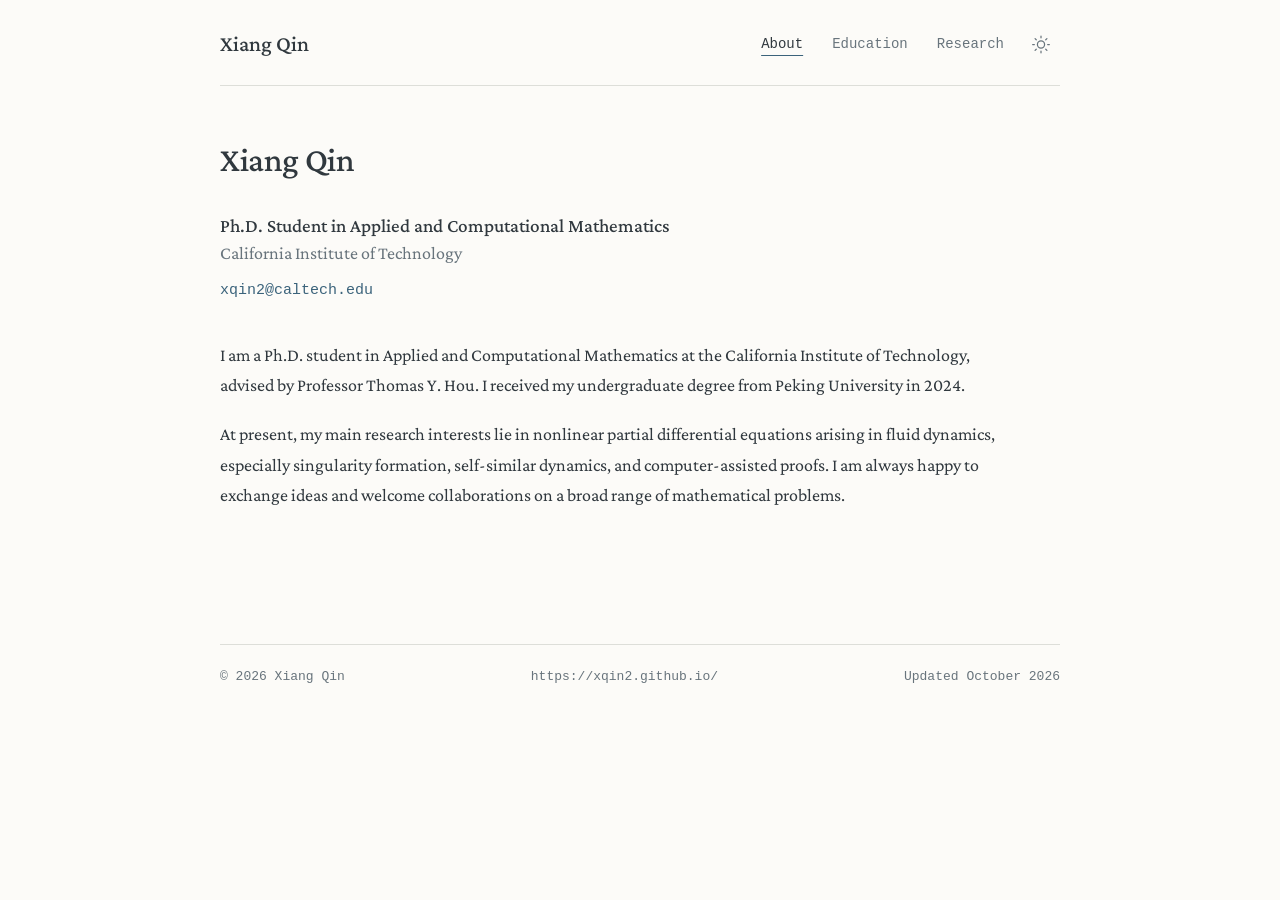
==== commit 237dac14: "Refine About and restore compact publication links" ====
--- a/index.html
+++ b/index.html
@@ -35,13 +35,13 @@
   </header>
   <main id="main">
 <section class="page about" id="about" aria-labelledby="page-title">
-  <h1 id="page-title">About</h1>
+  <h1 id="page-title">Xiang Qin</h1>
   <div class="identity">
     <p class="role">Ph.D. Student in Applied and Computational Mathematics<span class="affiliation">California Institute of Technology</span></p>
     <p class="email"><a href="mailto:xqin2@caltech.edu">xqin2@caltech.edu</a></p>
   </div>
   <p>I am a Ph.D. student in Applied and Computational Mathematics at the California Institute of Technology, advised by Professor Thomas Y. Hou. I received my undergraduate degree from Peking University in 2024.</p>
-  <p>My research interests include nonlinear partial differential equations in fluid dynamics, singularity formation, self-similar dynamics, and computer-assisted proofs.</p>
+  <p>At present, my main research interests lie in nonlinear partial differential equations arising in fluid dynamics, especially singularity formation, self-similar dynamics, and computer-assisted proofs. I am always happy to exchange ideas and welcome collaborations on a broad range of mathematical problems.</p>
 </section>
 
   </main>
--- a/assets/style.css
+++ b/assets/style.css
@@ -74,6 +74,7 @@
 h1, h2, h3, p { margin-top: 0; }
 h1 { font: 500 34px/1.25 var(--serif); letter-spacing: -.4px; margin-bottom: 30px; }
 h2 { font: 500 25px/1.35 var(--serif); letter-spacing: -.2px; margin-bottom: 24px; }
+.section-heading { font: 500 25px/1.35 var(--serif); letter-spacing: -.2px; margin-bottom: 24px; }
 h3 { font-weight: 500; }
 p { margin-bottom: 19px; }
 .page { min-height: 62vh; padding: 53px 0 73px; }
@@ -137,7 +138,7 @@
   .theme-toggle { grid-area: theme; justify-self: end; }
   .page { padding: 37px 0 55px; }
   h1 { font-size: 32px; margin-bottom: 23px; }
-  h2 { font-size: 23px; }
+  h2, .section-heading { font-size: 23px; }
   .paper { grid-template-columns: 21px minmax(0, 1fr); gap: 7px; }
   .paper h3 { font-size: 18px; }
   .authors { font-size: 16.5px; }
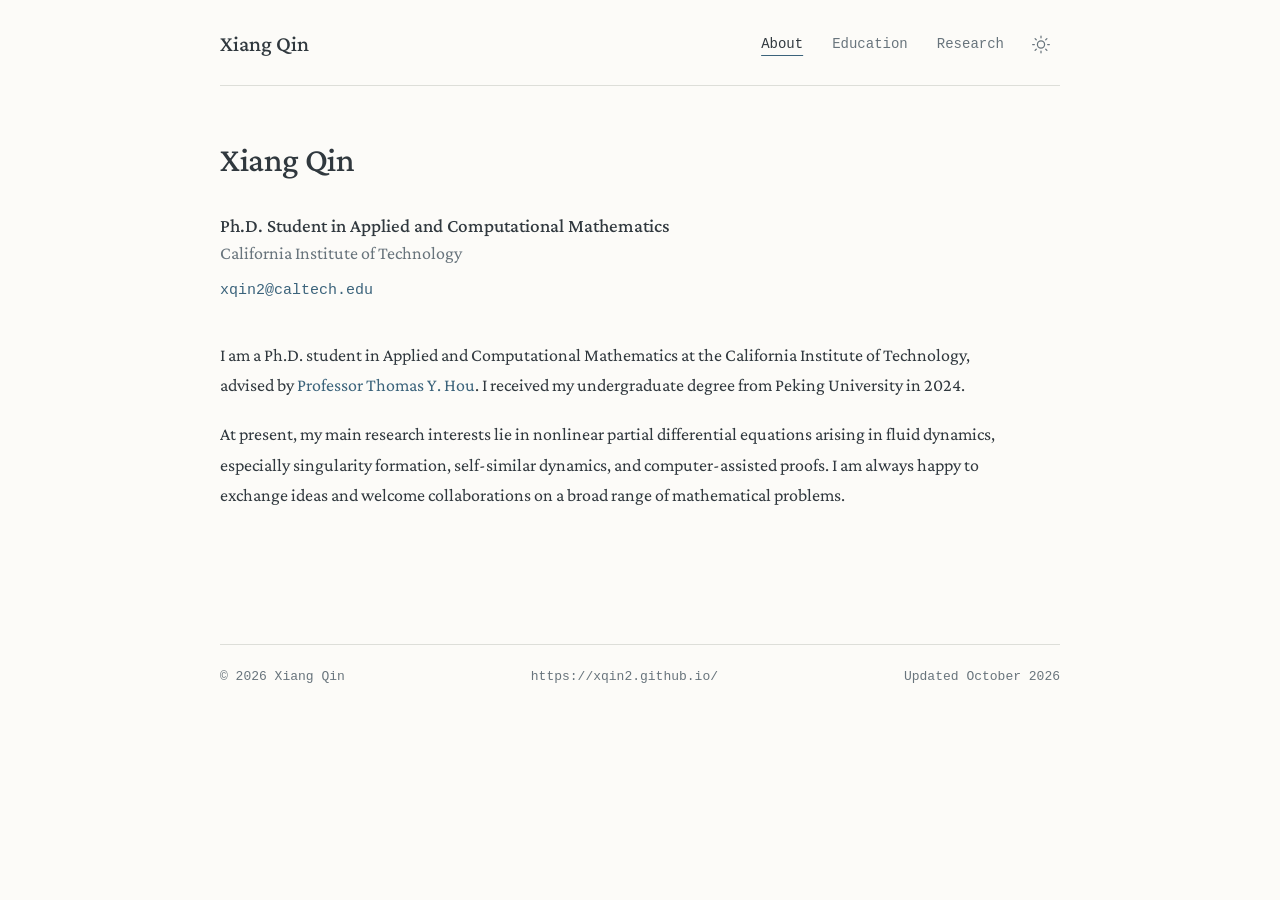
==== commit 42089946: "Link Professor Thomas Y. Hou in About bio" ====
--- a/index.html
+++ b/index.html
@@ -40,7 +40,7 @@
     <p class="role">Ph.D. Student in Applied and Computational Mathematics<span class="affiliation">California Institute of Technology</span></p>
     <p class="email"><a href="mailto:xqin2@caltech.edu">xqin2@caltech.edu</a></p>
   </div>
-  <p>I am a Ph.D. student in Applied and Computational Mathematics at the California Institute of Technology, advised by Professor Thomas Y. Hou. I received my undergraduate degree from Peking University in 2024.</p>
+  <p>I am a Ph.D. student in Applied and Computational Mathematics at the California Institute of Technology, advised by <a href="https://users.cms.caltech.edu/~hou/">Professor Thomas Y. Hou</a>. I received my undergraduate degree from Peking University in 2024.</p>
   <p>At present, my main research interests lie in nonlinear partial differential equations arising in fluid dynamics, especially singularity formation, self-similar dynamics, and computer-assisted proofs. I am always happy to exchange ideas and welcome collaborations on a broad range of mathematical problems.</p>
 </section>
 
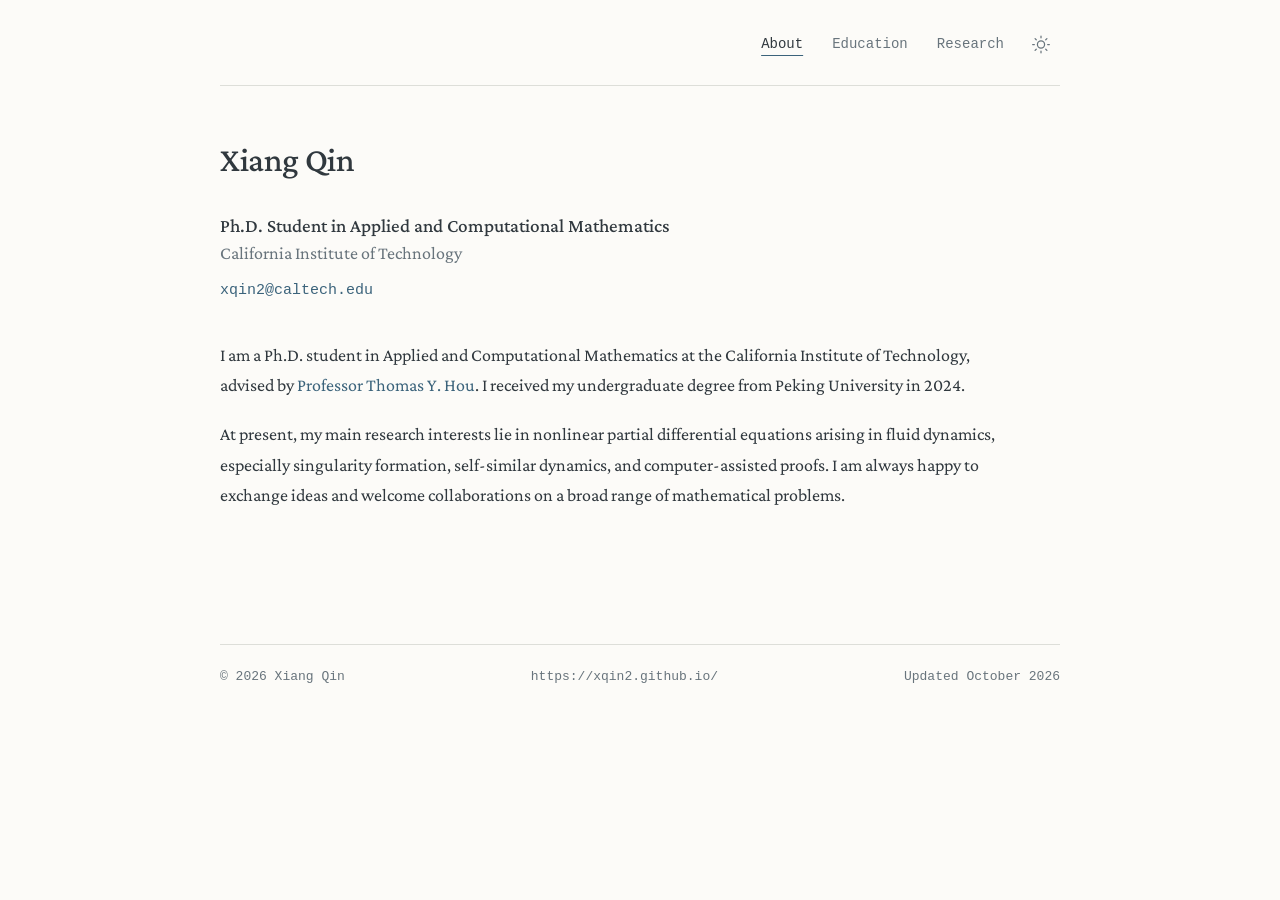
==== commit 04e63ffe: "Hide duplicate Xiang Qin wordmark on About page" ====
--- a/index.html
+++ b/index.html
@@ -12,17 +12,16 @@
   <meta property="og:type" content="website">
   <link rel="canonical" href="https://xqin2.github.io/">
   <link rel="icon" href="/favicon.svg" type="image/svg+xml">
-  <script src="/assets/theme.js?v=20261024-mp1"></script>
+  <script src="/assets/theme.js?v=20261024-home2"></script>
   <link rel="preconnect" href="https://fonts.googleapis.com">
   <link rel="preconnect" href="https://fonts.gstatic.com" crossorigin>
   <link href="https://fonts.googleapis.com/css2?family=Crimson+Pro:wght@400;500;600&amp;family=Ubuntu+Mono&amp;display=swap" rel="stylesheet">
-  <link rel="stylesheet" href="/assets/style.css?v=20261024-mp1">
+  <link rel="stylesheet" href="/assets/style.css?v=20261024-home2">
 </head>
 <body>
 <a class="skip" href="#main">Skip to content</a>
 <div class="wrapper">
-  <header class="header">
-    <a class="brand" href="/" aria-label="Xiang Qin homepage">Xiang Qin</a>
+  <header class="header home-header">
     <nav aria-label="Main navigation">
       <a href="/" aria-current="page">About</a>
       <a href="/education/" >Education</a>
--- a/assets/style.css
+++ b/assets/style.css
@@ -36,6 +36,7 @@
   align-items: center; gap: 18px; padding: 25px 0 22px;
   border-bottom: 1px solid var(--line);
 }
+.header.home-header { grid-template-columns: minmax(0, 1fr) auto; }
 .brand { font: 500 22px/1.3 var(--serif); color: var(--ink); white-space: nowrap; }
 .brand:hover { color: var(--link); }
 nav {
@@ -132,6 +133,8 @@
     grid-template-columns: minmax(0, 1fr) auto;
     gap: 9px; padding: 19px 0 15px;
   }
+  .header.home-header { grid-template-areas: "nav theme"; }
+  .header.home-header nav { justify-content: flex-start; }
   .brand { grid-area: brand; font-size: 21px; }
   nav { grid-area: nav; justify-content: flex-start; gap: 8px 22px; }
   nav a { font-size: 13px; }
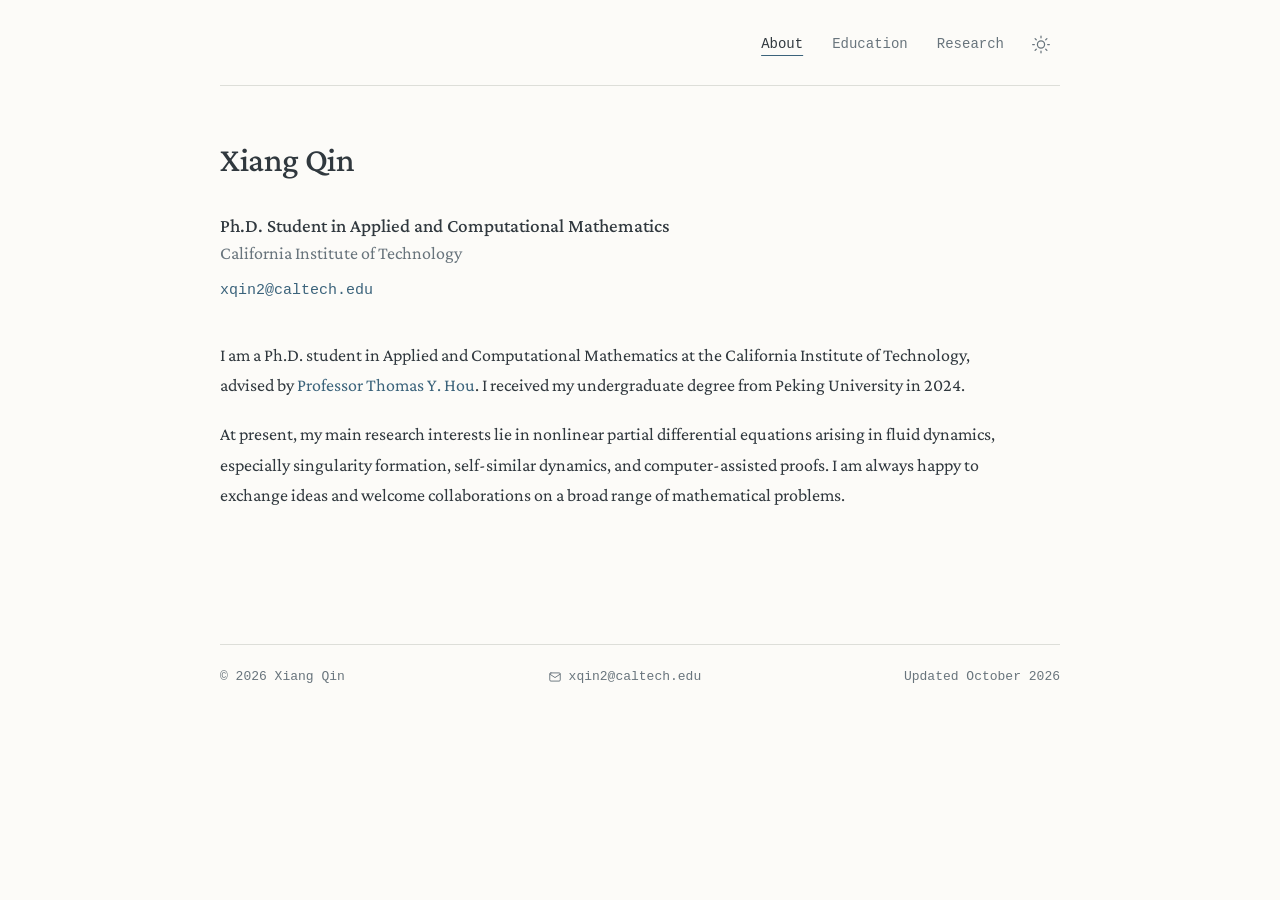
==== commit cdbe4032: "Show email with envelope icon in footer on all pages" ====
--- a/index.html
+++ b/index.html
@@ -16,7 +16,7 @@
   <link rel="preconnect" href="https://fonts.googleapis.com">
   <link rel="preconnect" href="https://fonts.gstatic.com" crossorigin>
   <link href="https://fonts.googleapis.com/css2?family=Crimson+Pro:wght@400;500;600&amp;family=Ubuntu+Mono&amp;display=swap" rel="stylesheet">
-  <link rel="stylesheet" href="/assets/style.css?v=20261024-home2">
+  <link rel="stylesheet" href="/assets/style.css?v=20261107-footer-email">
 </head>
 <body>
 <a class="skip" href="#main">Skip to content</a>
@@ -46,7 +46,7 @@
   </main>
   <footer>
     <span>© 2026 Xiang Qin</span>
-    <a href="https://xqin2.github.io/">https://xqin2.github.io/</a>
+    <a class="footer-email" href="mailto:xqin2@caltech.edu"><svg viewBox="0 0 24 24" aria-hidden="true" focusable="false"><rect x="3" y="5" width="18" height="14" rx="2"/><path d="m3 7 9 6 9-6"/></svg><span>xqin2@caltech.edu</span></a>
     <span>Updated October 2026</span>
   </footer>
 </div>
--- a/assets/style.css
+++ b/assets/style.css
@@ -96,12 +96,12 @@
 }
 .subsection + .subsection { margin-top: 55px; padding-top: 35px; border-top: 1px solid var(--line); }
 .light { color: var(--muted); font-weight: 400; }
-.papers { margin: 0; padding: 0; list-style: none; counter-reset: paper; }
+.papers { margin: 0; padding: 0; list-style: none; }
 .paper {
   display: grid; grid-template-columns: 27px minmax(0, 1fr);
-  gap: 11px; counter-increment: paper; margin-bottom: 28px;
+  gap: 11px; margin-bottom: 28px;
 }
-.paper::before { content: counter(paper) "."; font: 13px/1.8 var(--mono); color: var(--muted); }
+.paper-number { font: 13px/1.8 var(--mono); color: var(--muted); -webkit-user-select: none; user-select: none; }
 .paper:last-child { margin-bottom: 0; }
 .paper h3 { font-size: 19px; line-height: 1.42; margin-bottom: 5px; }
 .paper h3 a { color: var(--ink); }
@@ -125,6 +125,8 @@
   padding: 22px 0 34px; font: 13px/1.6 var(--mono); color: var(--muted);
 }
 footer a { color: var(--muted); }
+footer .footer-email { display: inline-flex; align-items: center; gap: 7px; }
+footer .footer-email svg { width: 14px; height: 14px; flex: none; fill: none; stroke: currentColor; stroke-width: 1.6; stroke-linecap: round; stroke-linejoin: round; }
 .error-page { padding: 60px 0; }
 @media (max-width: 640px) {
   .wrapper { width: min(100% - 38px, 840px); }
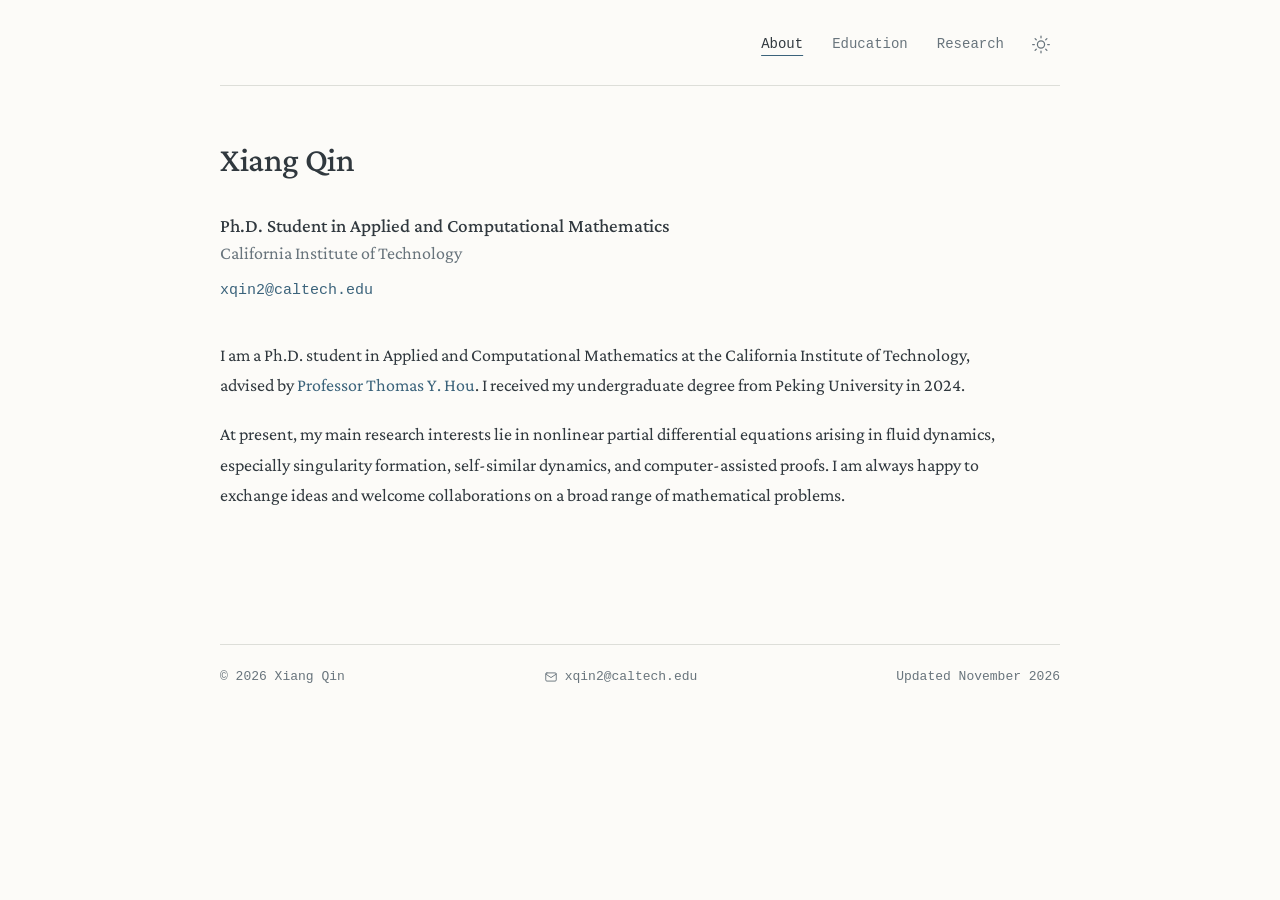
==== commit e8ef9e91: "Sync public footer dates and sitemap with private source" ====
--- a/index.html
+++ b/index.html
@@ -47,7 +47,7 @@
   <footer>
     <span>© 2026 Xiang Qin</span>
     <a class="footer-email" href="mailto:xqin2@caltech.edu"><svg viewBox="0 0 24 24" aria-hidden="true" focusable="false"><rect x="3" y="5" width="18" height="14" rx="2"/><path d="m3 7 9 6 9-6"/></svg><span>xqin2@caltech.edu</span></a>
-    <span>Updated October 2026</span>
+    <span>Updated November 2026</span>
   </footer>
 </div>
 </body>
